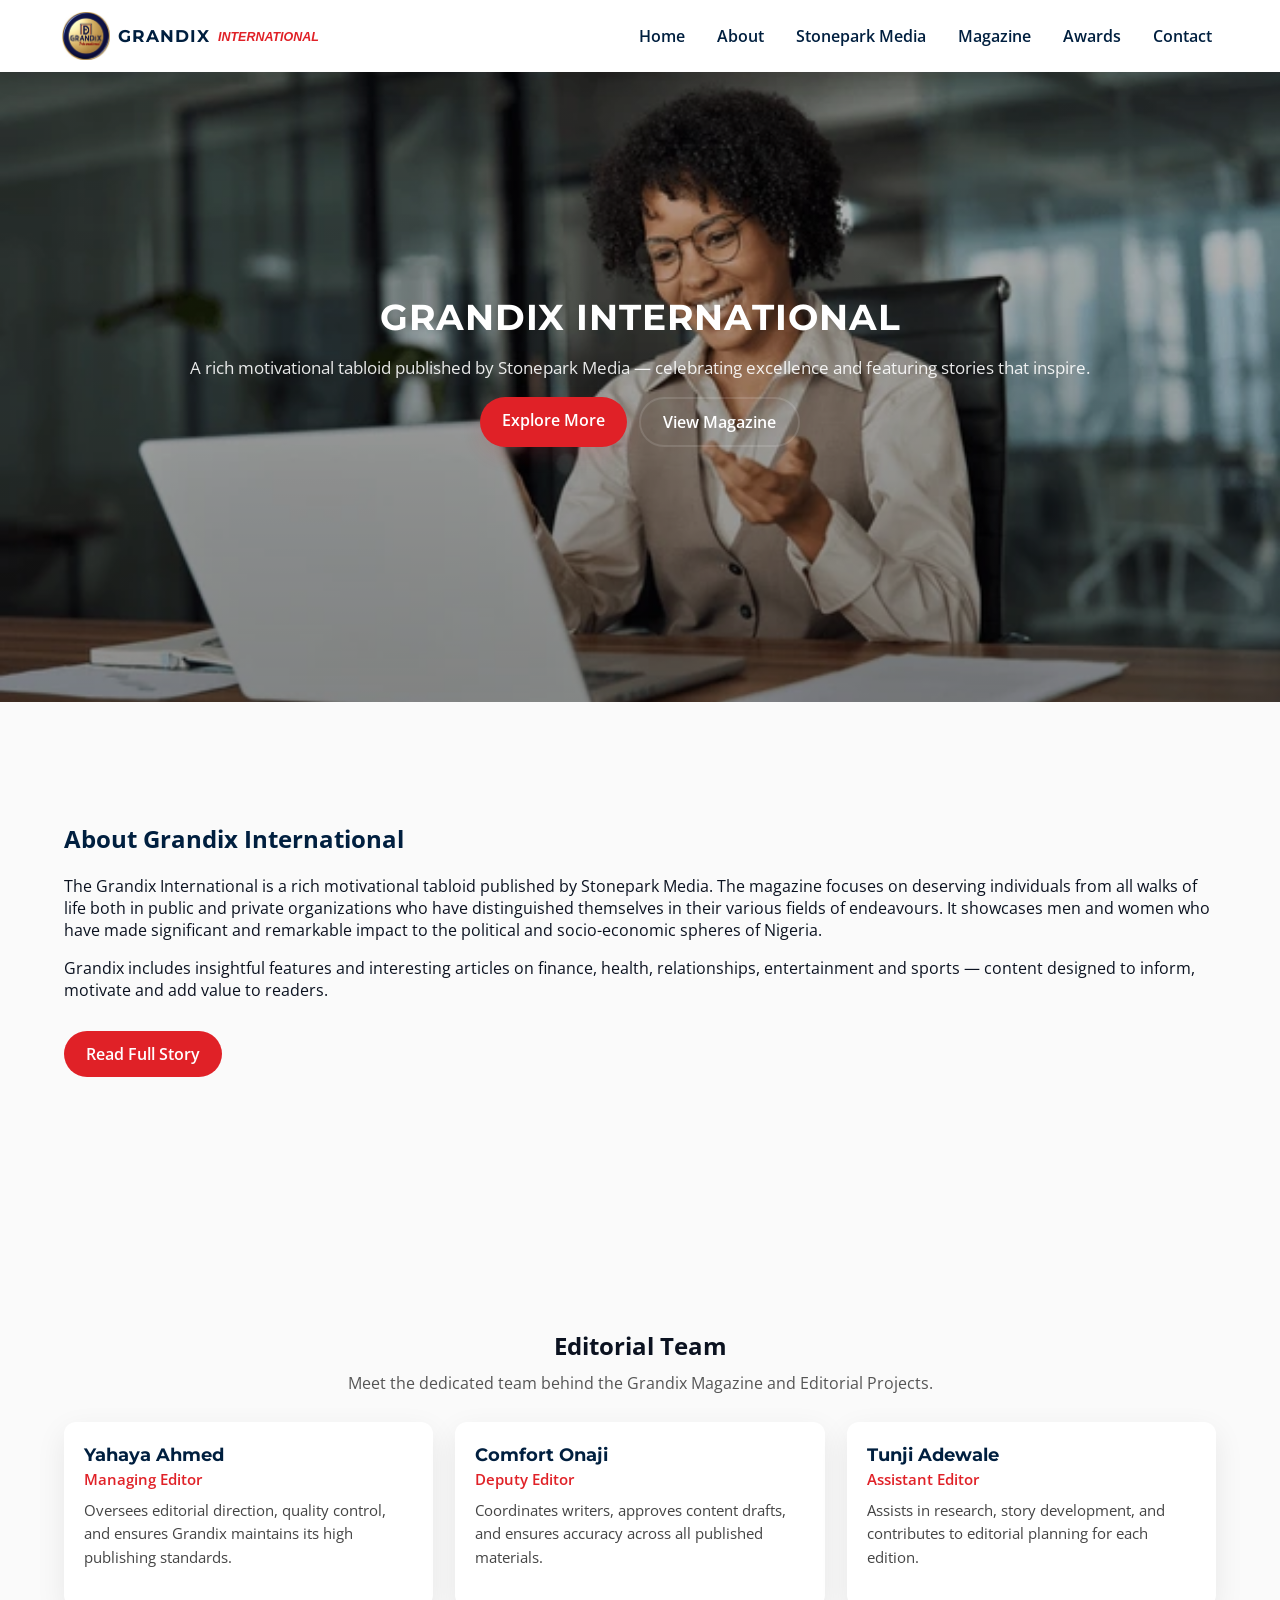
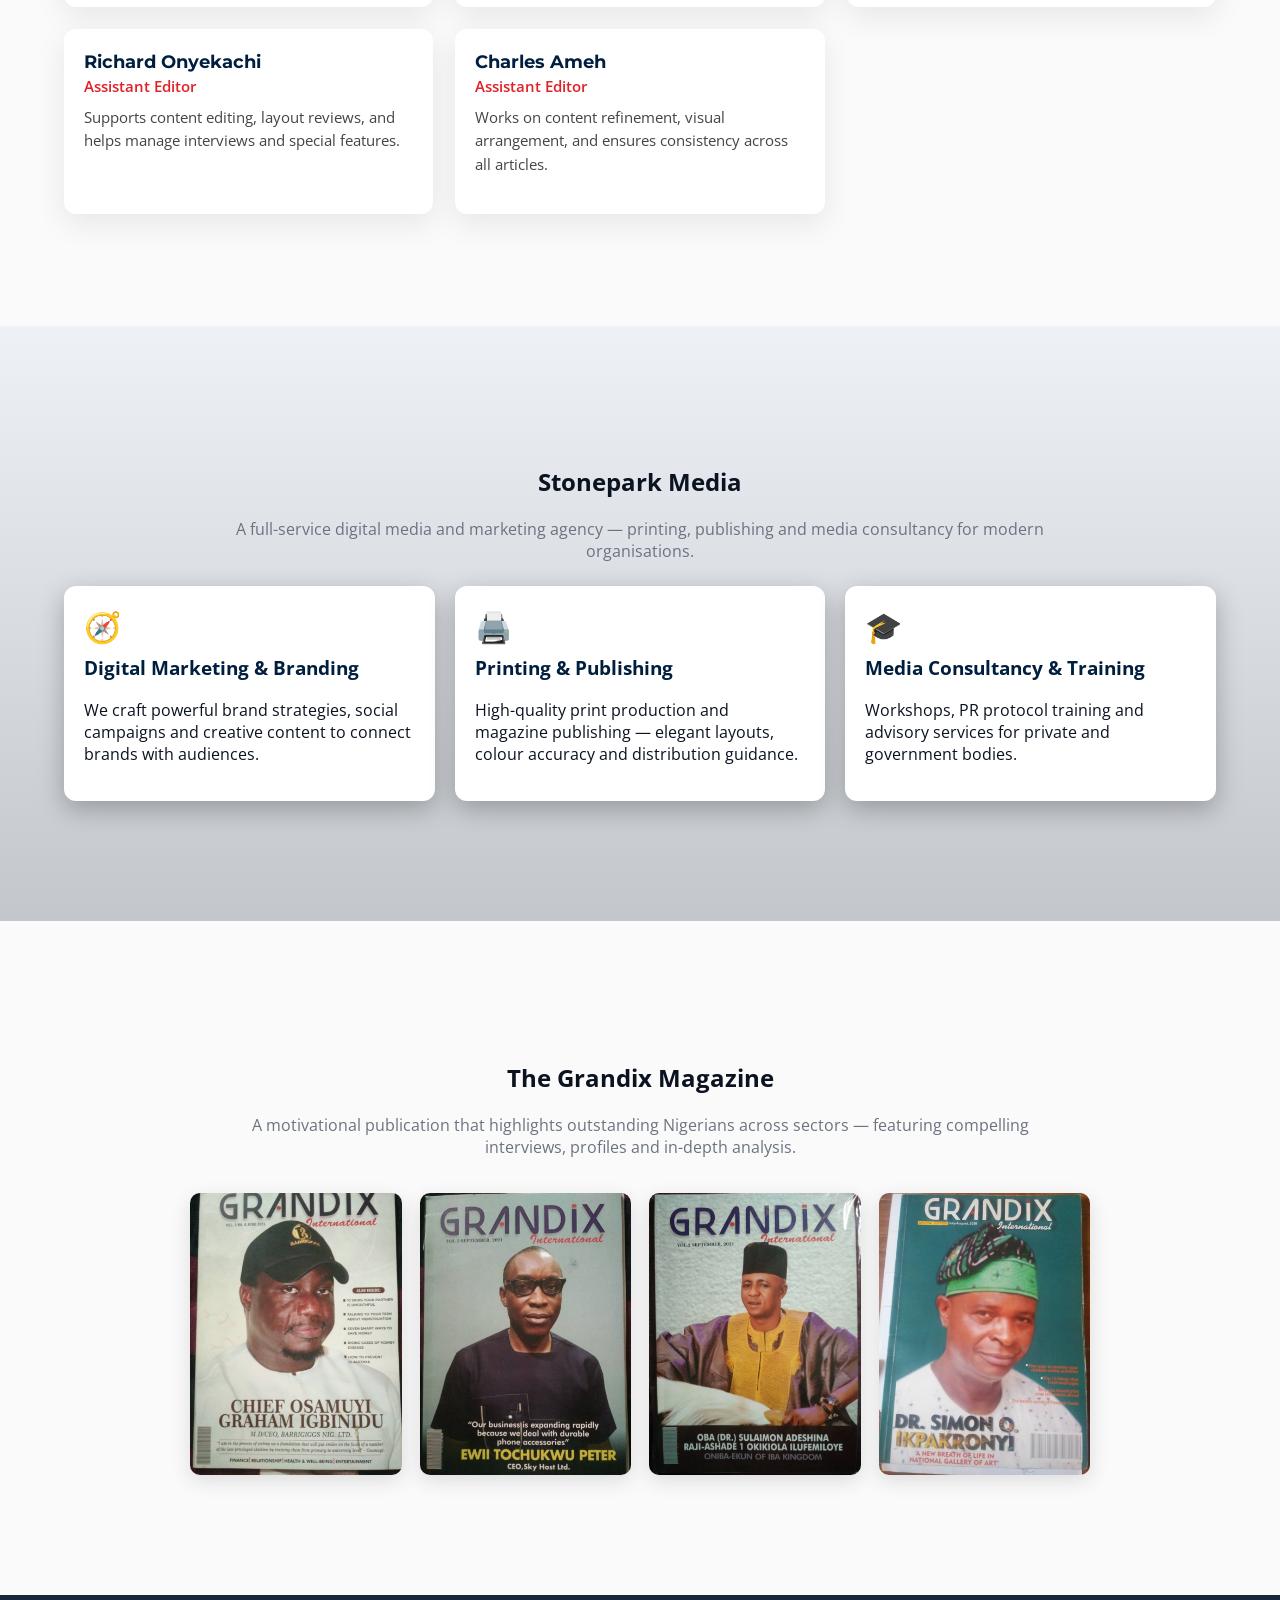
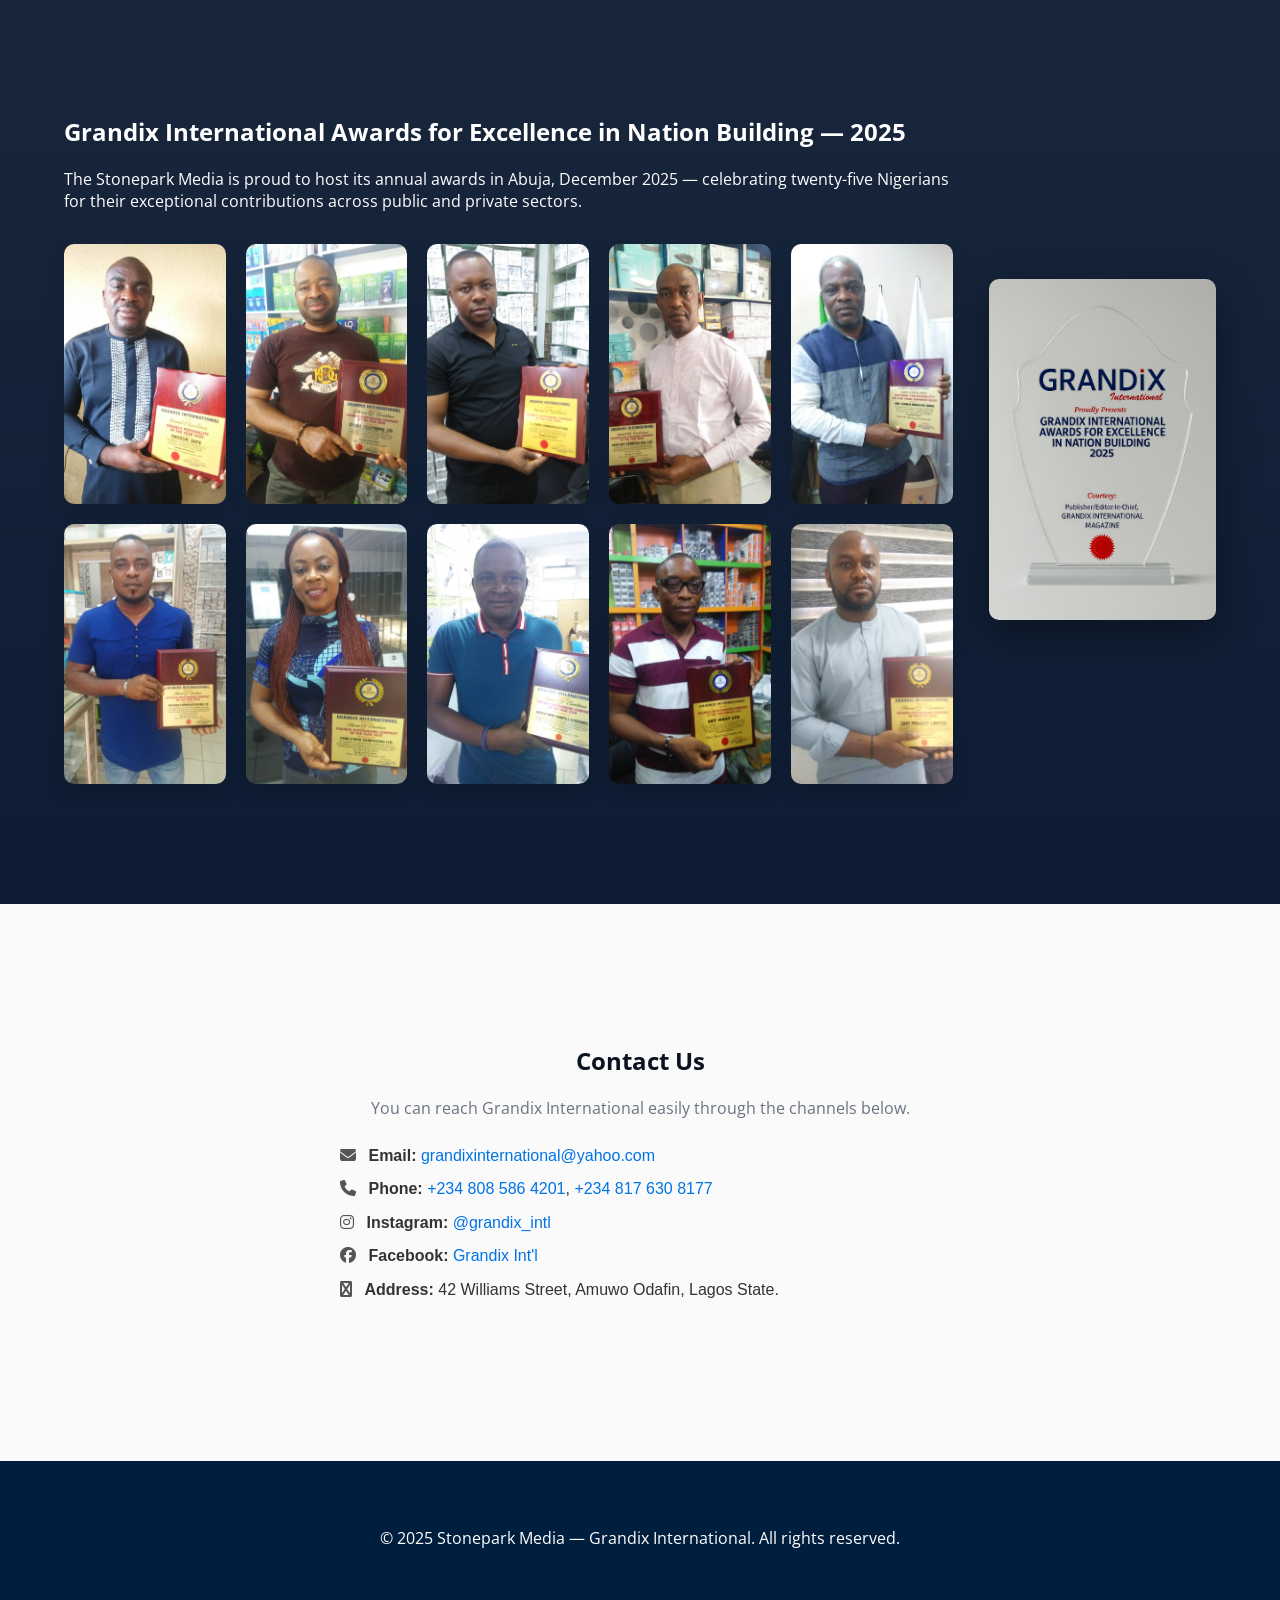
==== index.html @ 4af03349 "Add files via upload" ====
<!DOCTYPE html>
<html lang="en">
<head>
  <meta charset="utf-8" />
  <meta name="viewport" content="width=device-width,initial-scale=1" />
  <title>GRANDIX INTERNATIONAL — Stonepark Media</title>
  <link rel="stylesheet" href="https://cdnjs.cloudflare.com/ajax/libs/font-awesome/6.5.0/css/all.min.css">

  <!-- SEO & Social preview -->
  <meta name="description" content="Grandix International — a rich motivational tabloid published by Stonepark Media. Celebrating excellence across Nigeria." />
  <meta property="og:title" content="Grandix International" />
  <meta property="og:description" content="A motivational tabloid and media agency showcasing Nigeria's outstanding achievers." />
  <meta property="og:image" content="images/og-preview.jpg" />
  <meta property="og:type" content="website" />
  <meta name="theme-color" content="#001f3f" />

  <!-- Fonts -->
  <link href="https://fonts.googleapis.com/css2?family=Montserrat:wght@600;700&family=Open+Sans:wght@300;400;600&display=swap" rel="stylesheet">

  <link rel="stylesheet" href="style.css" />
</head>
<body>

  <!-- Header -->
  <header class="site-header">
    <div class="nav-inner">
      <a class="brand" href="#home">
        <img class="logo" src="IMG_20251112_233651.jpg">
        
            <div class="brand-logo">GRANDIX</div>
            <div class="brand-sub">INTERNATIONAL</div>
        
      </a>

      <button id="mobile-menu" class="menu-toggle" aria-label="Toggle menu" aria-expanded="false">
        <span class="bar"></span>
        <span class="bar"></span>
        <span class="bar"></span>
      </button>

      <nav>
        <ul class="nav-links">
          <li><a href="#home">Home</a></li>
          <li><a href="#about">About</a></li>
          <li><a href="#stonepark">Stonepark Media</a></li>
          <li><a href="#magazine">Magazine</a></li>
          <li><a href="#awards">Awards</a></li>
          <li><a href="#contact">Contact</a></li>
        </ul>
      </nav>
    </div>
  </header>

  <!-- Hero -->
  <section id="home" class="hero">
    <div class="hero-inner">
      <h1 class="hero-title">GRANDIX INTERNATIONAL</h1>
      <p class="hero-lead">A rich motivational tabloid published by Stonepark Media — celebrating excellence and featuring stories that inspire.</p>
      <div class="hero-ctas">
        <a class="btn btn-primary" href="#about">Explore More</a>
        <a class="btn btn-outline" href="#magazine">View Magazine</a>
      </div>
    </div>
    <!-- decorative overlay -->
    <div class="hero-overlay"></div>
  </section>

  <!-- About -->
  <section id="about" class="section fade">
    <div class="container grid about-grid">
      <div class="about-content">
        <h2>About Grandix International</h2>
        <p>The Grandix International is a rich motivational tabloid published by Stonepark Media. The magazine focuses on deserving individuals from all walks of life both in public and private organizations who have distinguished themselves in their various fields of endeavours. It showcases men and women who have made significant and remarkable impact to the political and socio-economic spheres of Nigeria.</p>
        <p>Grandix includes insightful features and interesting articles on finance, health, relationships, entertainment and sports — content designed to inform, motivate and add value to readers.</p>
        <a class="btn" href="about-us.html">Read Full Story</a>
      </div>
    </div>
  </section>

  <!-- Team Section -->
<section id="team" class="section team-section">
  <div class="container">
    <h2 class="center">Editorial Team</h2>
    <p class="center lead">Meet the dedicated team behind the Grandix Magazine and Editorial Projects.</p>

    <div class="team-grid">

      <article class="team-card fade-in">
        <h3>Yahaya Ahmed</h3>
        <p class="role">Managing Editor</p>
        <p class="bio">
          Oversees editorial direction, quality control, and ensures Grandix maintains its high publishing standards.
        </p>
      </article>

      <article class="team-card fade-in">
        <h3>Comfort Onaji</h3>
        <p class="role">Deputy Editor</p>
        <p class="bio">
          Coordinates writers, approves content drafts, and ensures accuracy across all published materials.
        </p>
      </article>

      <article class="team-card fade-in">
        <h3>Tunji Adewale</h3>
        <p class="role">Assistant Editor</p>
        <p class="bio">
          Assists in research, story development, and contributes to editorial planning for each edition.
        </p>
      </article>

      <article class="team-card fade-in">
        <h3>Richard Onyekachi</h3>
        <p class="role">Assistant Editor</p>
        <p class="bio">
          Supports content editing, layout reviews, and helps manage interviews and special features.
        </p>
      </article>

      <article class="team-card fade-in">
        <h3>Charles Ameh</h3>
        <p class="role">Assistant Editor</p>
        <p class="bio">
          Works on content refinement, visual arrangement, and ensures consistency across all articles.
        </p>
      </article>

    </div>
  </div>
</section>

  <!-- Stonepark Media Services -->
  <section id="stonepark" class="section section-alt fade">
    <div class="container">
      <h2 class="center">Stonepark Media</h2>
      <p class="center lead">A full-service digital media and marketing agency — printing, publishing and media consultancy for modern organisations.</p>

      <div class="services-grid">
        <article class="card">
          <div class="card-icon">🧭</div>
          <h3>Digital Marketing & Branding</h3>
          <p>We craft powerful brand strategies, social campaigns and creative content to connect brands with audiences.</p>
        </article>

        <article class="card">
          <div class="card-icon">🖨️</div>
          <h3>Printing & Publishing</h3>
          <p>High-quality print production and magazine publishing — elegant layouts, colour accuracy and distribution guidance.</p>
        </article>

        <article class="card">
          <div class="card-icon">🎓</div>
          <h3>Media Consultancy & Training</h3>
          <p>Workshops, PR protocol training and advisory services for private and government bodies.</p>
        </article>
      </div>
    </div>
  </section>

  <!-- Magazine -->
  <section id="magazine" class="section section-mag fade">
    <div class="container narrow">
      <h2 class="center">The Grandix Magazine</h2>
      <p class="center lead">A motivational publication that highlights outstanding Nigerians across sectors — featuring compelling interviews, profiles and in-depth analysis.</p>
      <div class="magazine-gallery">
        <img src="IMG-20250625-WA0020.jpg" alt="Magazine Preview 1" class="fade-in">
        <img src="IMG-20250625-WA0021.jpg" alt="Magazine Preview 2" class="fade-in">
        <img src="IMG-20250625-WA0022.jpg" alt="Magazine Preview 3" class="fade-in">
        <img src="IMG-20251114-WA0019.jpg" alt="Magazine Preview 4" class="fade-in">
      </div>
    </div>
  </section>

  <!-- Awards -->
  <section id="awards" class="section section-awards fade">
    <div class="container">
      <div class="awards-inner">
        <div class="awards-text">
          <h2>Grandix International Awards for Excellence in Nation Building — 2025</h2>
          <p>The Stonepark Media is proud to host its annual awards in Abuja, December 2025 — celebrating twenty-five Nigerians for their exceptional contributions across public and private sectors.</p>
          <div class="award-gallery">
          <div class="award-item fade-in">
            <img src="award1.jpg" alt="Award Recipient 1">
          </div>

          <div class="award-item fade-in">
            <img src="award2.jpg" alt="Award Recipient 2">
          </div>

          <div class="award-item fade-in">
            <img src="award3.jpg" alt="Award Recipient 3">
          </div>

          <div class="award-item fade-in">
            <img src="award4.jpg" alt="Award Recipient 4">
          </div>

          <div class="award-item fade-in">
            <img src="IMG-20251114-WA0005.jpg" alt="Award Recipient 4">
          </div>

          <div class="award-item fade-in">
            <img src="IMG-20251114-WA0007.jpg" alt="Award Recipient 4">
          </div>

          <div class="award-item fade-in">
            <img src="IMG-20251114-WA0009.jpg" alt="Award Recipient 4">
          </div>

          <div class="award-item fade-in">
            <img src="IMG-20251114-WA0012.jpg" alt="Award Recipient 4">
          </div>

          <div class="award-item fade-in">
            <img src="IMG-20251114-WA0016.jpg" alt="Award Recipient 4">
          </div>

          <div class="award-item fade-in">
            <img src="IMG-20251114-WA0017.jpg" alt="Award Recipient 4">
          </div>
        </div>

        </div>
        <div class="awards-art">
          <img src="ChatGPT Image Nov 19, 2025, 10_36_49 AM.png" alt="Award plaque" />
        </div>
      </div>
    </div>
  </section>

  <!-- Contact -->
<section id="contact" class="section contact-section fade in">
  <div class="container">
    <h2 class="gold-underline center">Contact Us</h2>
    <p class="center lead">You can reach Grandix International easily through the channels below.</p>

    <section class="contact-info">
    <p><i class="fa-solid fa-envelope"></i> <strong>Email:</strong> <a href="mailto:grandixinternational@yahoo.com">grandixinternational@yahoo.com</a></p>

    <p><i class="fa-solid fa-phone"></i> <strong>Phone:</strong> 
      <a href="tel:+234 701 330 2107"> +234 808 586 4201</a>,
      <a href="tel:+234 817 630 8177"> +234 817 630 8177</a>
    </p>

    <p><i class="fa-brands fa-instagram"></i> <strong>Instagram:</strong> <a href="https://instagram.com/grandix_intl" target="_blank">@grandix_intl</a></p>

    <p><i class="fa-brands fa-facebook"></i> <strong>Facebook:</strong> <a href="https://facebook.com/grandixintl" target="_blank">Grandix Int'l</a></p>

    <p><i class="fa-brands fa-location-dot"></i> <strong class="address-line">Address:</strong> 42 Williams Street, Amuwo Odafin, Lagos State.</p>

  </div>
</section>


  <!-- Footer -->
  <footer class="site-footer">
    <div class="container">
      <p>© 2025 Stonepark Media — Grandix International. All rights reserved.</p>
    </div>
  </footer>

  <!-- Scripts -->
  <script>
    // Mobile menu toggle + X animation
    const mobileBtn = document.getElementById('mobile-menu');
    const navLinks = document.querySelector('.nav-links');

    mobileBtn.addEventListener('click', () => {
      const expanded = mobileBtn.getAttribute('aria-expanded') === 'true' || false;
      mobileBtn.setAttribute('aria-expanded', !expanded);
      mobileBtn.classList.toggle('open');
      navLinks.classList.toggle('active');
    });

    // Close mobile menu on link click
    document.querySelectorAll('.nav-links a').forEach(link => {
      link.addEventListener('click', () => {
        navLinks.classList.remove('active');
        mobileBtn.classList.remove('open');
        mobileBtn.setAttribute('aria-expanded', 'false');
      });
    });

    // Smooth scroll fallback (CSS also handles it)
    document.querySelectorAll('a[href^="#"]').forEach(anchor => {
      anchor.addEventListener('click', function (e) {
        e.preventDefault();
        const target = document.querySelector(this.getAttribute('href'));
        if (!target) return;
        target.scrollIntoView({ behavior: 'smooth', block: 'start' });
      });
    });

    // Intersection Observer for fade-in
    const observers = document.querySelectorAll('.fade');
    const io = new IntersectionObserver((entries, obs) => {
      entries.forEach(entry => {
        if (entry.isIntersecting) {
          entry.target.classList.add('in-view');
          obs.unobserve(entry.target);
        }
      });
    }, { threshold: 0.18 });

    observers.forEach(el => io.observe(el));

    // Simple contact form handler (client-side)
    function handleContact(e) {
      e.preventDefault();
      const resultEl = document.getElementById('contact-result');
      resultEl.textContent = 'Sending...';

      // Simulate async send
      setTimeout(() => {
        resultEl.textContent = 'Thanks — message received. We will contact you soon.';
        e.target.reset();
      }, 900);

      return false;
    }

    // Optional: hide header on scroll down, show on scroll up
    (function() {
      const header = document.querySelector('.site-header');
      let last = 0;
      window.addEventListener('scroll', () => {
        const current = window.pageYOffset || document.documentElement.scrollTop;
        if (current > last && current > 80) {
          header.classList.add('hide');
        } else header.classList.remove('hide');
        last = Math.max(0, current);
      }, { passive: true });
    })();

  (function(){
    const els = document.querySelectorAll('.fade-in');
    if (!els.length) return;
    const io = new IntersectionObserver((entries, obs) => {
      entries.forEach(e => {
        if (e.isIntersecting) {
          e.target.classList.add('in-view');
          obs.unobserve(e.target);
        }
      });
    }, { threshold: 0.18 });
    els.forEach(el => io.observe(el));
  })();

  const faders = document.querySelectorAll('.fade-in');

  const o = new IntersectionObserver((entries, observer) => {
    entries.forEach(entry => {
      if (entry.isIntersecting) {
        entry.target.classList.add('in-view');
        observer.unobserve(entry.target);
      }
    });
  }, { threshold: 0.2 });

  faders.forEach(el => o.observe(el));

const fades = document.querySelectorAll('.fade-in');
const obs = new IntersectionObserver((entries)=>{
  entries.forEach(entry=>{
    if(entry.isIntersecting){
      entry.target.classList.add('in-view');
      obs.unobserve(entry.target);
    }
  });
}, {threshold:0.2});

fades.forEach(el => obs.observe(el));

  </script>
</body>
</html>
---- style.css ----
/* -----------------------------------------------------
   GRANDIX INTERNATIONAL
   Modern One-Page Website Stylesheet
   Colors: navy (#001f3f), red (#e02127), white (#ffffff)
   ----------------------------------------------------- */

:root {
  --navy: #001f3f;
  --red: #e02127;
  --white: #ffffff;
  --muted: #6b7280;
  --max-width: 1200px;
}

/* Remove blue click/tap highlight on links, buttons, etc */
* {
  -webkit-tap-highlight-color: transparent;
}

a, button {
  outline: none;
}

a:focus, button:focus {
  outline: none !important;
}


/* ------------------------------
   RESET / BASE STYLES
------------------------------ */
* {
  box-sizing: border-box;
}

html {
  scroll-behavior: smooth;
}

/* Make all images scale to their containers to prevent overflow */
img {
  max-width: 100%;
  height: auto;
  display: block;
}

body {
  margin: 0;
  font-family: "Open Sans", system-ui, -apple-system, "Segoe UI", Roboto, "Helvetica Neue", Arial;
  color: #0b1220;
  background: #fafafa;
  -webkit-font-smoothing: antialiased;
  -moz-osx-font-smoothing: grayscale;
}

/* ------------------------------
   CONTAINER
------------------------------ */
.container {
  width: 90%;
  max-width: var(--max-width);
  margin: 0 auto;
  padding: 40px 0;
}

.container.narrow {
  max-width: 900px;
}

/* ------------------------------
   HEADER
------------------------------ */

.logo{
  height: 48px;
  width: 48px;
  object-fit: contain;
}

.site-header {
  position: fixed;
  top: 0;
  left: 0;
  right: 0;
  background: var(--white);
  box-shadow: 0 6px 26px rgba(2, 6, 23, 0.06);
  z-index: 1100;
  transition: top 0.28s ease, background 0.28s ease;
}

.site-header.hide {
  top: -120px;
}

.nav-inner {
  max-width: var(--max-width);
  margin: 0 auto;
  padding: 12px 22px;
  display: flex;
  align-items: center;
  justify-content: space-between;
  gap: 12px;
}

.brand {
  display: flex;
  align-items: center;
  gap: 8px;
  text-decoration: none;
}

.brand-logo {
  font-family: 'Montserrat', sans-serif;
  font-weight: 700;
  color: var(--navy);
  font-size: 1.05rem;
  letter-spacing: 1px;
}

.brand-sub {
  font-size: 0.78rem;
  color: #e02127;
  margin-top: 1px;
  font-weight: 700;
  font-family: 'Lucida Sans', 'Lucida Sans Regular', 'Lucida Grande', 'Lucida Sans Unicode', Geneva, Verdana, sans-serif;
  font-style: italic;
}

/* ------------------------------
   NAVIGATION LINKS (DESKTOP)
------------------------------ */
.nav-links {
  display: flex;
  gap: 20px;
  list-style: none;
  margin: 0;
  padding: 0;
  align-items: center;
}

.nav-links a {
  color: var(--navy);
  text-decoration: none;
  font-weight: 600;
  padding: 10px 6px;
  border-radius: 6px;
  transition: color 0.18s, background 0.18s;
}

.nav-links a:hover {
  color: var(--red);
  background: rgba(224, 33, 39, 0.04);
}

/* ------------------------------
   HAMBURGER MENU
------------------------------ */
.menu-toggle {
  display: none;
  background: transparent;
  border: 0;
  padding: 8px;
  cursor: pointer;
}

.menu-toggle .bar {
  display: block;
  width: 28px;
  height: 3px;
  background: var(--navy);
  margin: 4px 0;
  border-radius: 3px;
  transition: all 0.28s ease;
}

.menu-toggle.open .bar:nth-child(1) {
  transform: rotate(45deg) translateY(7px);
  background: var(--red);
}

.menu-toggle.open .bar:nth-child(2) {
  opacity: 0;
  transform: translateX(-10px);
}

.menu-toggle.open .bar:nth-child(3) {
  transform: rotate(-45deg) translateY(-7px);
  background: var(--red);
}

/* ------------------------------
   HERO SECTION
------------------------------ */
.hero {
  min-height: 78vh;
  display: flex;
  align-items: center;
  justify-content: center;
  padding: 120px 20px 80px;
  position: relative;
  overflow: hidden;
  color: var(--white);
  background:
    linear-gradient(180deg, rgba(0, 0, 0, 0.25), rgba(0, 0, 0, 0.45)),
    url('happy-professional-young-african-female-600nw-2454390647.webp') center/cover no-repeat;
}

.hero-inner {
  text-align: center;
  max-width: 980px;
  padding: 40px;
  z-index: 2;
}

.hero-title {
  font-family: 'Montserrat', sans-serif;
  font-size: 2.25rem;
  margin: 0 0 10px;
  color: var(--white);
  letter-spacing: 1px;
}

.hero-lead {
  color: rgba(255, 255, 255, 0.9);
  font-size: 1.05rem;
  margin-bottom: 18px;
}

.hero-ctas {
  display: flex;
  gap: 12px;
  justify-content: center;
  flex-wrap: wrap;
}

/* ------------------------------
   BUTTONS
------------------------------ */
.btn {
  display: inline-block;
  padding: 12px 22px;
  border-radius: 999px;
  text-decoration: none;
  font-weight: 600;
  background: var(--red);
  color: #ffffff;
}

.btn-primary {
  background: var(--red);
  color: var(--white);
  box-shadow: 0 8px 20px rgba(224, 33, 39, 0.12);
  transition: all 0.3s ease-in-out;
}

.btn-primary:hover{
  background: #c91c23;
  transform: translateY(-2x);
  box-shadow: 0 10px 24px rgba(224, 33, 39, 0.3);
}

.btn-outline {
  background: transparent;
  border: 2px solid rgba(255, 255, 255, 0.12);
  color: var(--white);
}

.btn-outline:hover {
  background: var(--white);
  color: var(--red);
  border-color: var(--white);
  transform: translateY(-2px);
  box-shadow: 0 10px 24px rgba(255,255,255,0.25);
  transition: all 0.3s ease;
}

/* ------------------------------
   SECTION BASE STYLES
------------------------------ */
.section {
  padding: 80px 0;
  background: transparent;
}

.section-alt {
  background: linear-gradient(180deg, #ffffff, #fbfdff);
}

.center {
  text-align: center;
}

.lead {
  color: var(--muted);
  max-width: 820px;
  margin: 10px auto 24px;
}

/* ------------------------------
   ABOUT SECTION
------------------------------ */
/*
.grid {
  display: grid;
  grid-template-columns: 1fr 1fr;
  gap: 36px;
  align-items: center;
}

.about-grid .about-media img {
  width: 100%;
  height: 100%;
  object-fit: cover;
  border-radius: 12px;
  box-shadow: 0 8px 30px rgba(2, 6, 23, 0.06);
}
*/
.about-content h2 {
  color: var(--navy);
  margin-top: 0;
}

/* Team section */
.team-section {
  padding: 72px 0;
}

.team-section .center {
  margin-bottom: 6px;
}

.team-section .lead {
  margin-bottom: 28px;
  color: #555;
}

/* Grid */
.team-grid {
  display: grid;
  grid-template-columns: repeat(3, 1fr);
  gap: 22px;
}

/* Text-only card */
.team-card {
  background: #ffffff;
  border-radius: 12px;
  padding: 22px 20px;
  box-shadow: 0 10px 30px rgba(0,0,0,0.08);
  transition: transform .28s ease, box-shadow .28s ease;
  border-left: 4px solid var(--gold); /* little touch of gold */
}

.team-card h3 {
  margin: 0 0 4px;
  color: var(--navy);
  font-family: "Montserrat", sans-serif;
  font-size: 1.1rem;
}

.team-card .role {
  margin: 0;
  font-weight: 600;
  color: var(--red);
  font-size: .95rem;
}

.team-card .bio {
  margin-top: 10px;
  color: #444;
  line-height: 1.55;
  font-size: .95rem;
}

/* Hover */
.team-card:hover {
  transform: translateY(-6px);
  box-shadow: 0 15px 42px rgba(0,0,0,0.13);
}

/* Fade-in */
.fade-in {
  opacity: 0;
  transform: translateY(24px);
  transition: all .6s cubic-bezier(.2,.9,.18,1);
}
.fade-in.in-view {
  opacity: 1;
  transform: translateY(0);
}

    .magazine-gallery {
      margin-top: 35px;
      display: grid;
      grid-template-columns: repeat(auto-fit, minmax(170px, 1fr));
      gap: 18px;
    }
    .magazine-gallery img {
      width: 100%;
      border-radius: 10px;
      box-shadow: 0 6px 20px rgba(0,0,0,0.12);
      object-fit: cover;
    }
    .back-btn {
      margin-top: 40px;
      text-align: center;
    }

/* Responsive */
@media (max-width: 980px) {
  .team-grid {
    grid-template-columns: repeat(2, 1fr);
  }
}

@media (max-width: 640px) {
  .team-grid {
    grid-template-columns: 1fr;
  }
}

/* ------------------------------
   SERVICES (STONEPARK MEDIA)
------------------------------ */
.section-alt{
  background: linear-gradient(180deg, rgba(214, 225, 241, 0.336), rgba(0, 16, 40, 0.219));
}

.services-grid {
  display: grid;
  grid-template-columns: repeat(3, 1fr);
  gap: 20px;
  margin-top: 20px;
}

.card {
  background: #ffffff;
  border-radius: 12px;
  padding: 20px;
  box-shadow: 0 8px 26px rgba(0, 0, 0, 0.267);
  text-align: left;
}

.card h3 {
  margin-top: 8px;
  color: var(--navy);
}

.card-icon {
  font-size: 30px;
}

/* ------------------------------
   MAGAZINE SECTION
------------------------------ */
.mag-preview {
  display: flex;
  justify-content: center;
  margin: 20px 0 30px;
}

.mag-preview img {
  width: 320px;
  border-radius: 12px;
  box-shadow: 0 8px 30px rgba(2, 6, 23, 0.12);
}

/* ------------------------------
   AWARDS SECTION
------------------------------ */
.section-awards {
  background: linear-gradient(180deg, rgba(0, 16, 40, 0.9), rgba(0, 16, 40, 0.95));
  color: #fff;
  padding: 80px 0;
}

.awards-inner {
  display: flex;
  gap: 36px;
  align-items: center;
  justify-content: space-between;
}

.awards-text h2 {
  color: #fff;
  margin-top: 0;
}

.awards-art img {
  width: 360px;
  border-radius: 10px;
  box-shadow: 0 12px 40px rgba(0, 0, 0, 0.4);
}

/* Award Gallery */
.award-gallery {
  margin-top: 32px;
  display: grid;
  grid-template-columns: repeat(auto-fit, minmax(150px, 1fr));
  gap: 20px;
}

.award-item {
  text-align: center;
}

.award-item img {
  width: 100%;
  height: 260px;
  object-fit: cover;
  border-radius: 10px;
  box-shadow: 0 6px 20px rgba(0,0,0,0.12);
  transition: transform .35s ease, box-shadow .35s ease;
}

.award-item:hover img {
  transform: translateY(-6px) scale(1.03);
  box-shadow: 0 10px 30px rgba(0,0,0,0.18);
}

.award-name {
  margin-top: 10px;
  font-weight: 600;
  font-size: .95rem;
  color: var(--navy);
}

/* Fade-in animation */
.fade-in {
  opacity: 0;
  transform: translateY(22px);
  transition: all .7s cubic-bezier(.16, .84, .44, 1);
}

.fade-in.in-view {
  opacity: 1;
  transform: translateY(0);
}

/* ------------------------------
   CONTACT SECTION
------------------------------ */
  .contact-info {
    max-width: 600px;
    margin: 0 auto;
    font-family: 'Arial', sans-serif;
    line-height: 1.6;
    color: #333;
  }

  .contact-info h2 {
    text-align: center;
    margin-bottom: 15px;
    font-size: 1.8rem;
  }

  .contact-info p {
    margin: 8px 0;
    font-size: 1rem;
  }

  .contact-info a {
    color: #0073e6;
    text-decoration: none;
  }

  .contact-info a:hover {
    text-decoration: underline;
  }

  .contact-info i {
  margin-right: 8px;
  color: #555;
}

/* Fade-In Animation */
.fade-in {
  opacity: 0;
  transform: translateY(20px);
  transition: all .6s cubic-bezier(.2,.9,.18,1);
}

.fade-in.in-view {
  opacity: 1;
  transform: translateY(0);
}

/* ------------------------------
   FOOTER
------------------------------ */
.site-footer {
  background: var(--navy);
  color: #fff;
  padding: 10px 0;
  text-align: center;
  margin-top: 30px;
}

/* ------------------------------
   ANIMATION HELPERS
------------------------------ */
.fade {
  opacity: 0;
  transform: translateY(30px);
  transition: opacity 0.72s ease, transform 0.72s ease;
}

.fade.in-view {
  opacity: 1;
  transform: translateY(0);
}

/* ------------------------------
   RESPONSIVE STYLES
------------------------------ */
@media (max-width: 980px) {
  .grid {
    grid-template-columns: 1fr;
  }

  .services-grid {
    grid-template-columns: 1fr;
  }

  .awards-inner {
    flex-direction: column-reverse;
    gap: 20px;
    text-align: center;
  }

  .awards-art img {
    width: 280px;
    margin: 0 auto;
  }

  .hero-title {
    font-size: 1.8rem;
  }

  .hero {
    padding: 120px 18px 60px;
  }

  .site-header {
    box-shadow: 0 10px 30px rgba(2, 6, 23, 0.06);
  }
}

@media (max-width: 900px) {
  .award-gallery {
    grid-template-columns: repeat(2, 1fr);
  }
  .award-item img {
    height: 220px;
  }
}

@media (max-width: 600px) {
  .award-gallery {
    grid-template-columns: repeat(2, 1fr);
  }

  /* changed: stop forcing fixed width on small screens — let images size to grid cells */
  .award-item img {
    width: 100%;
    height: auto;
  }
}


/* ------------------------------
   MOBILE NAVIGATION
------------------------------ */
@media (max-width: 900px) {
  .nav-links {
    display: none;
    position: absolute;
    top: 64px;
    left: 0;
    right: 0;
    background: var(--white);
    flex-direction: column;
    padding: 18px 16px;
    gap: 6px;
    box-shadow: 0 12px 40px rgba(2, 6, 23, 0.08);
    border-top: 1px solid #f0f2f7;
  }

  .nav-links.active {
    display: flex;
  }

  .menu-toggle {
    display: block;
  }

  .menu-toggle .bar {
    background: var(--navy);
  }
}

/* ------------------------------
   SMALL ELEMENTS / MISC
------------------------------ */
.muted {
  color: var(--muted);
  font-size: 0.98rem;
  margin-top: 8px;
}

.about-content .btn {
  margin-top: 14px;
}
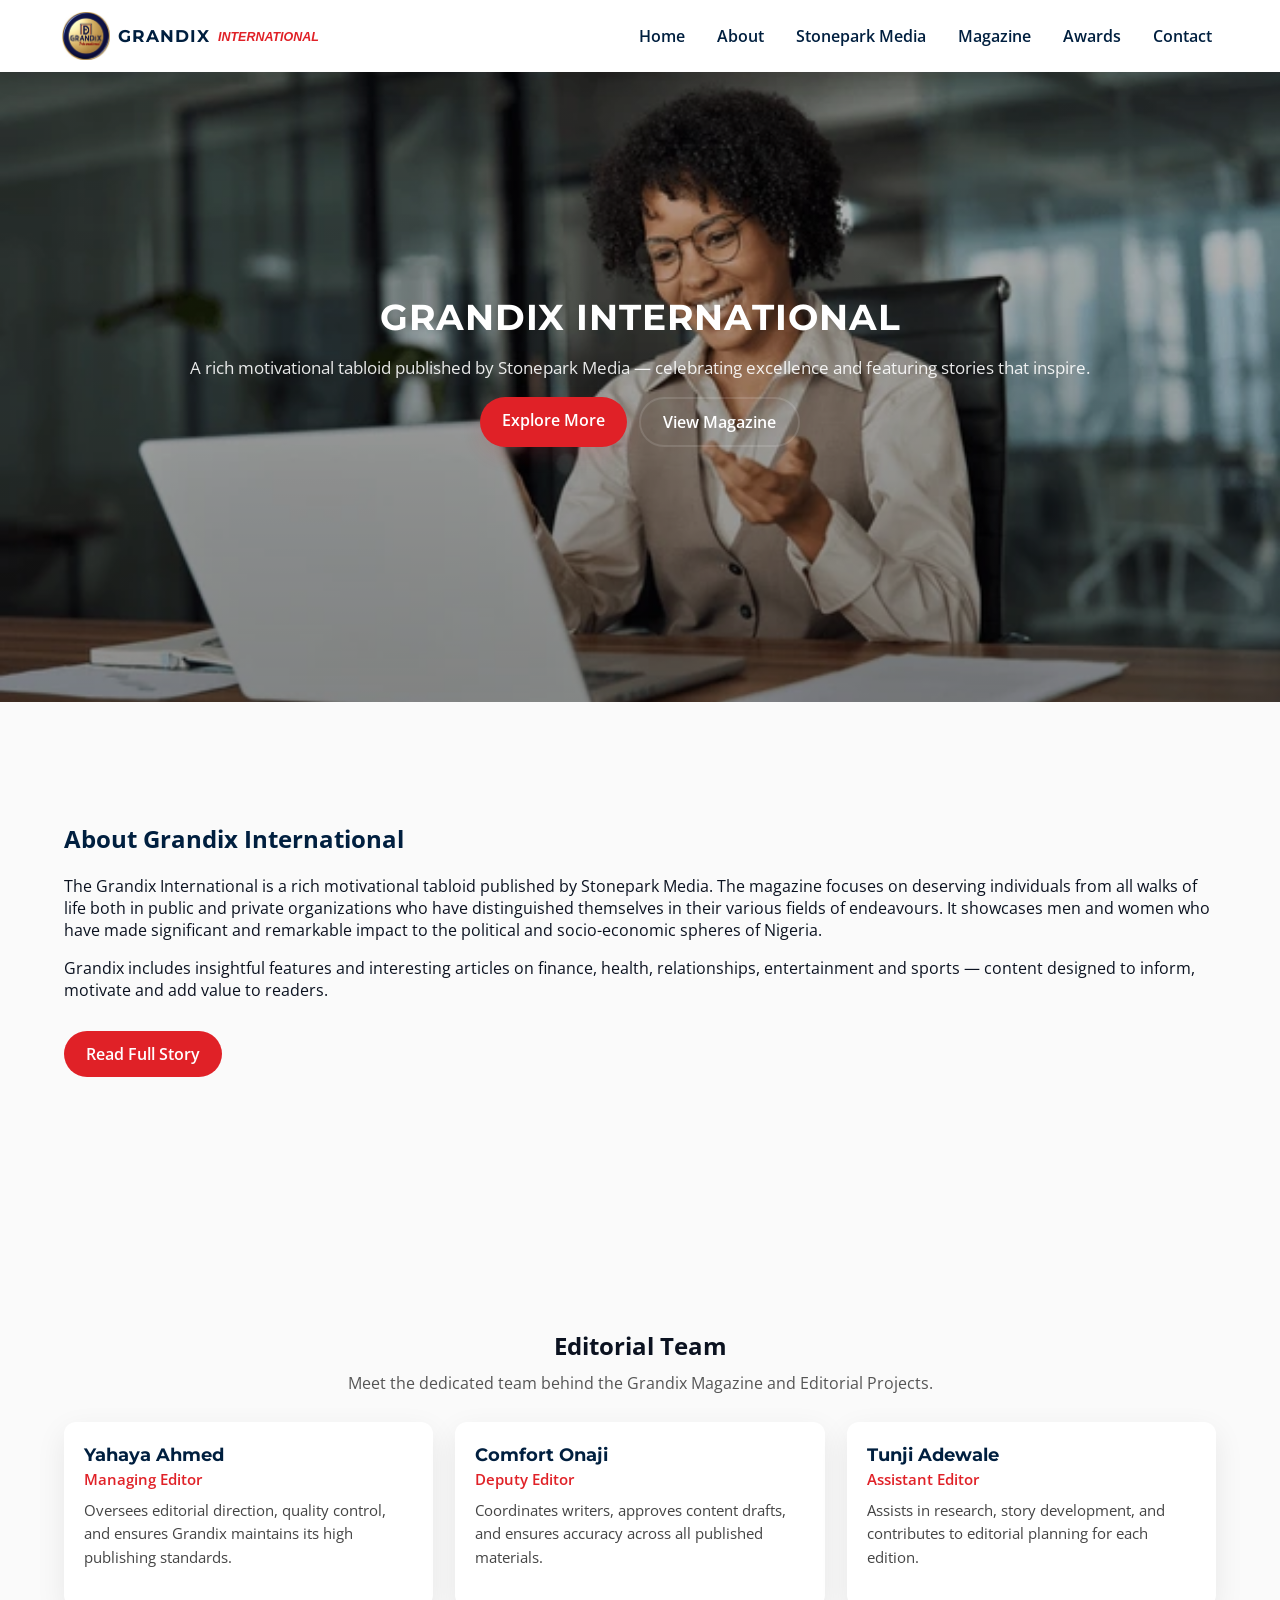
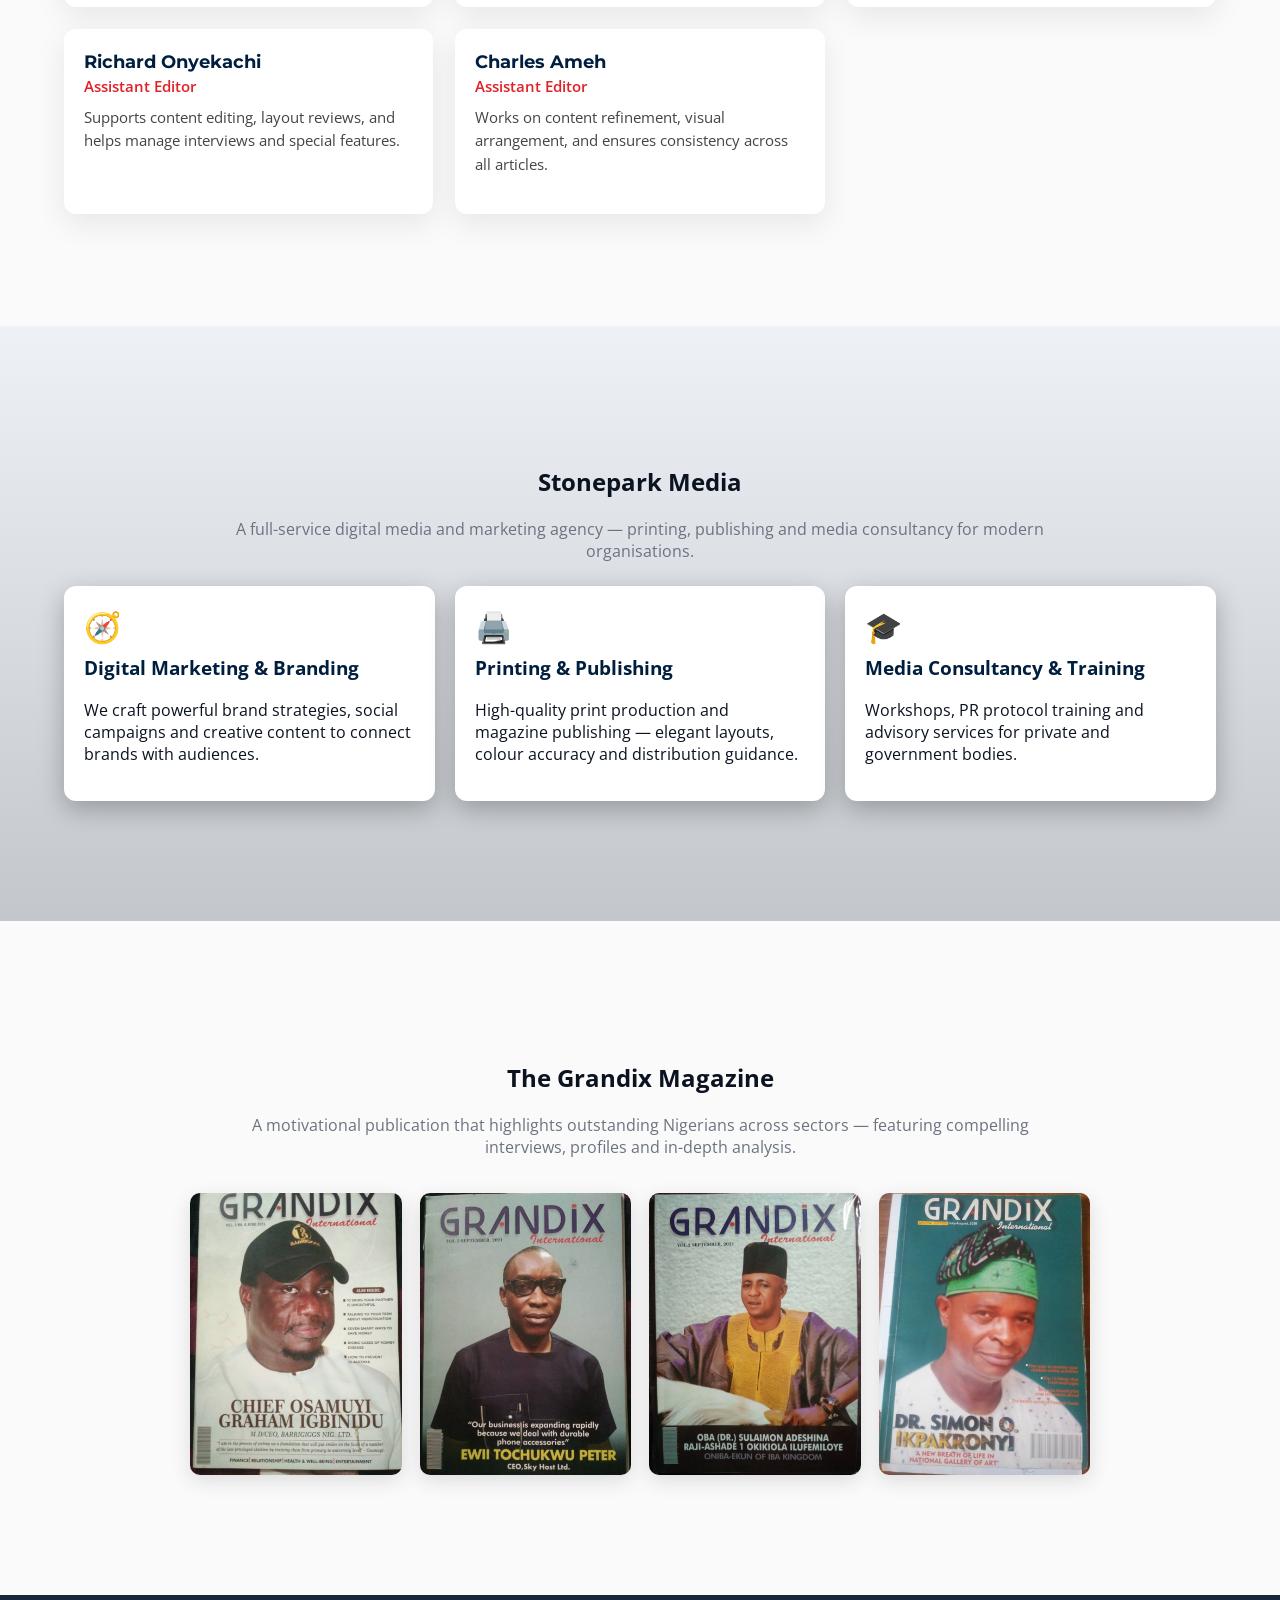
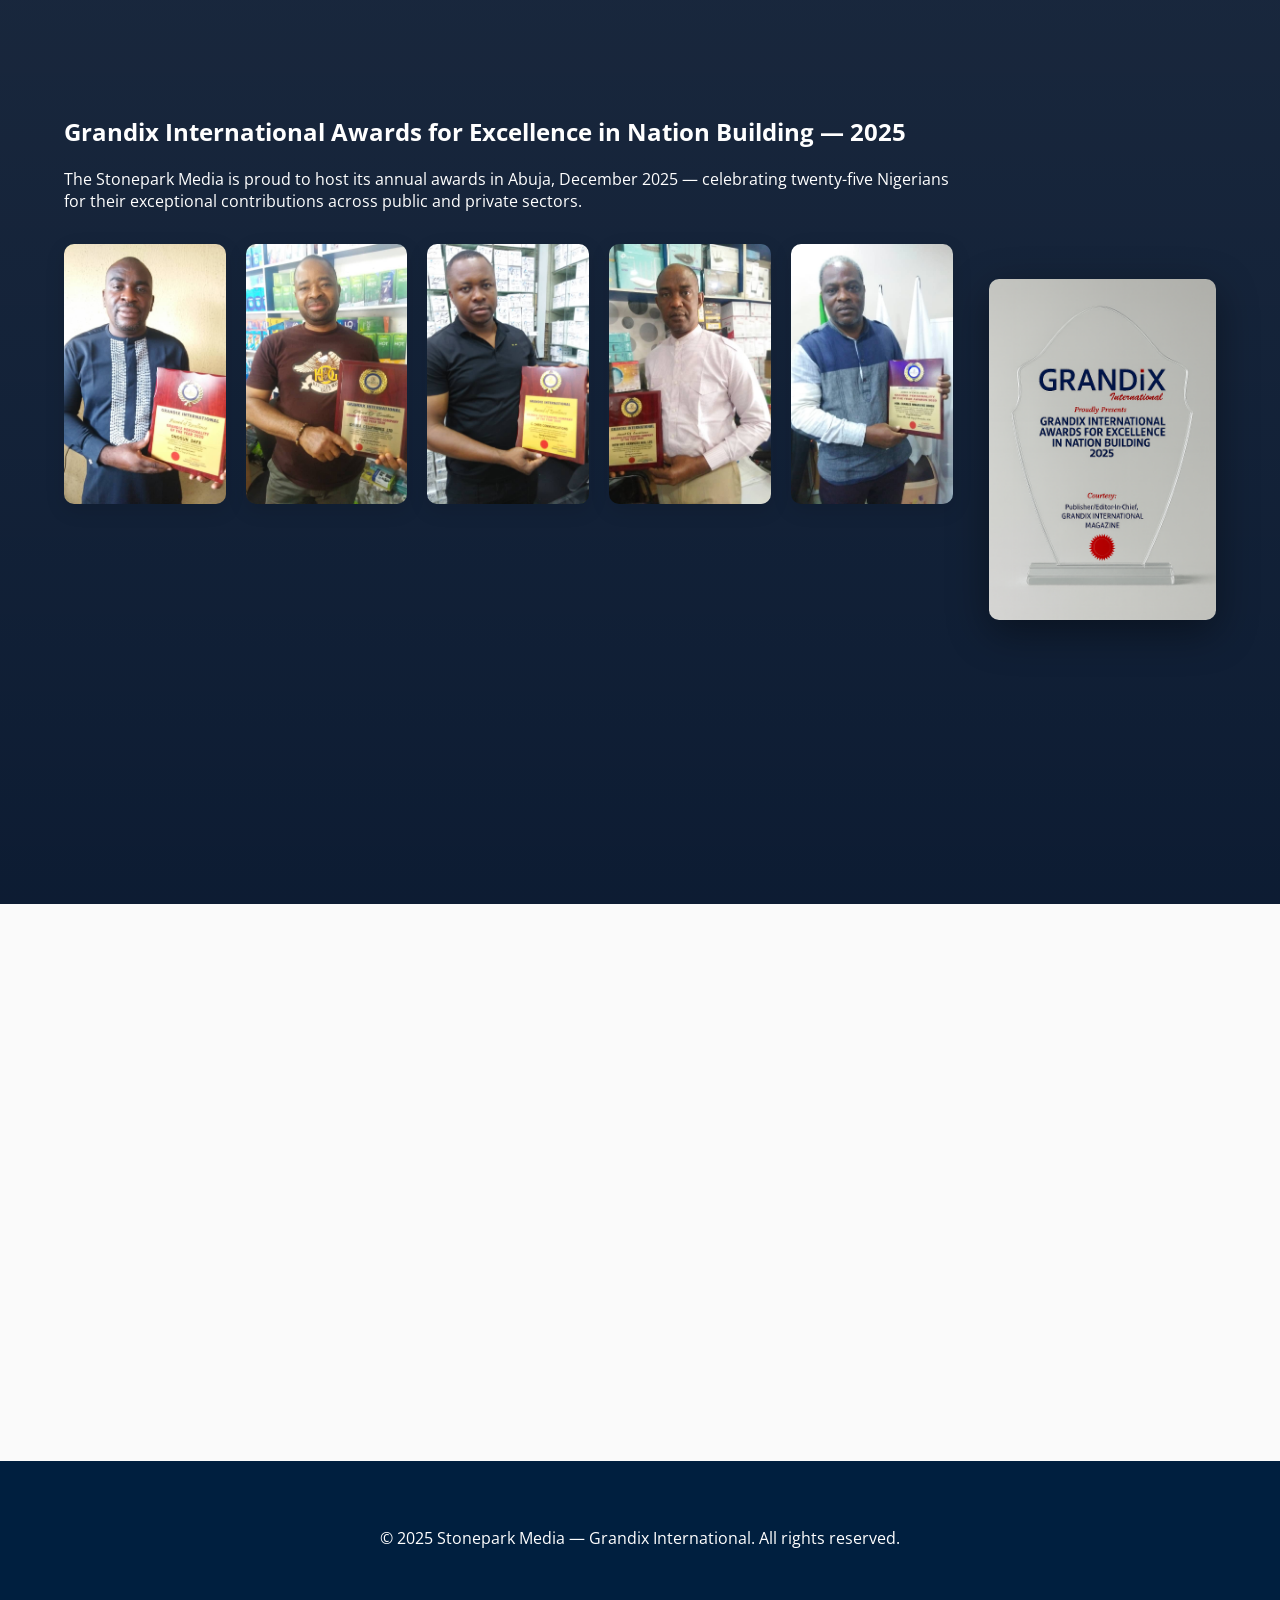
==== commit a31ee885: "Update index.html" ====
--- a/index.html
+++ b/index.html
@@ -1,3 +1,4 @@
+<!-- rebuild trigger -->
 <!DOCTYPE html>
 <html lang="en">
 <head>
@@ -374,3 +375,4 @@
   </script>
 </body>
 </html>
+
